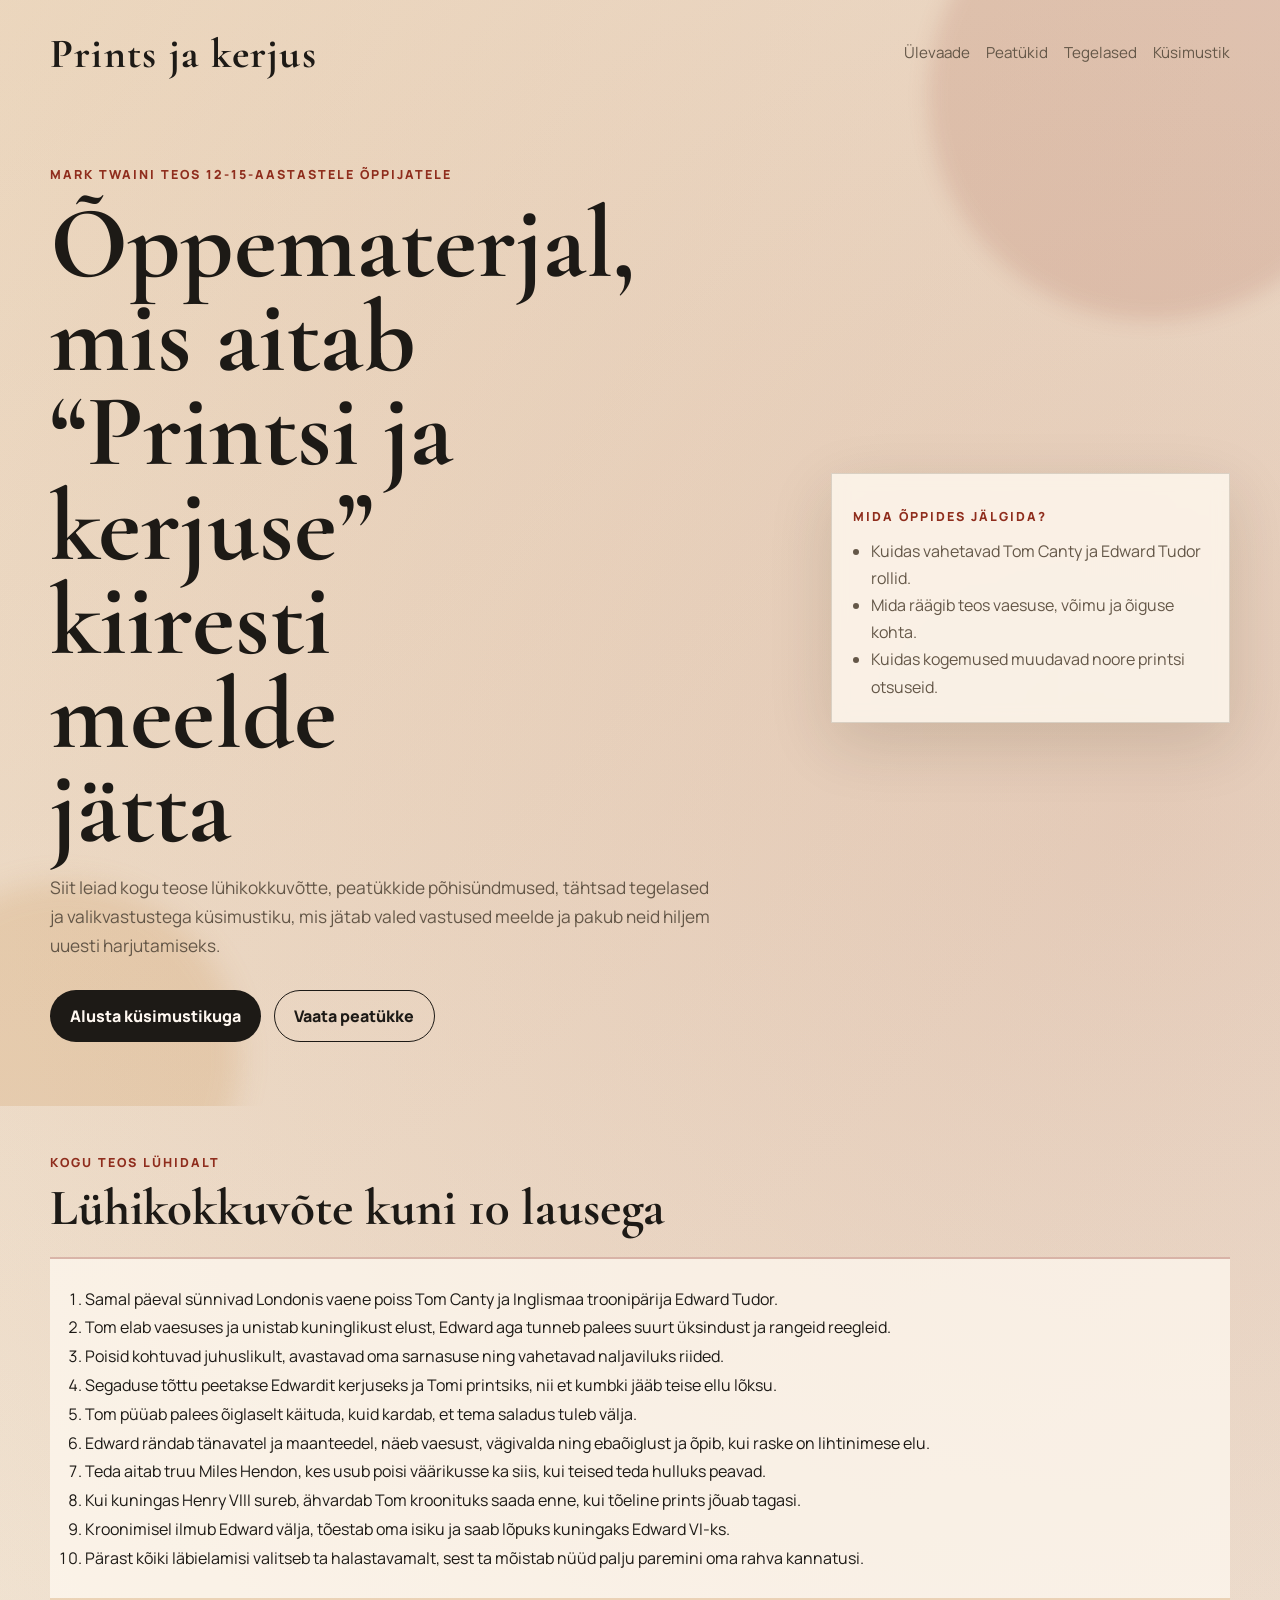
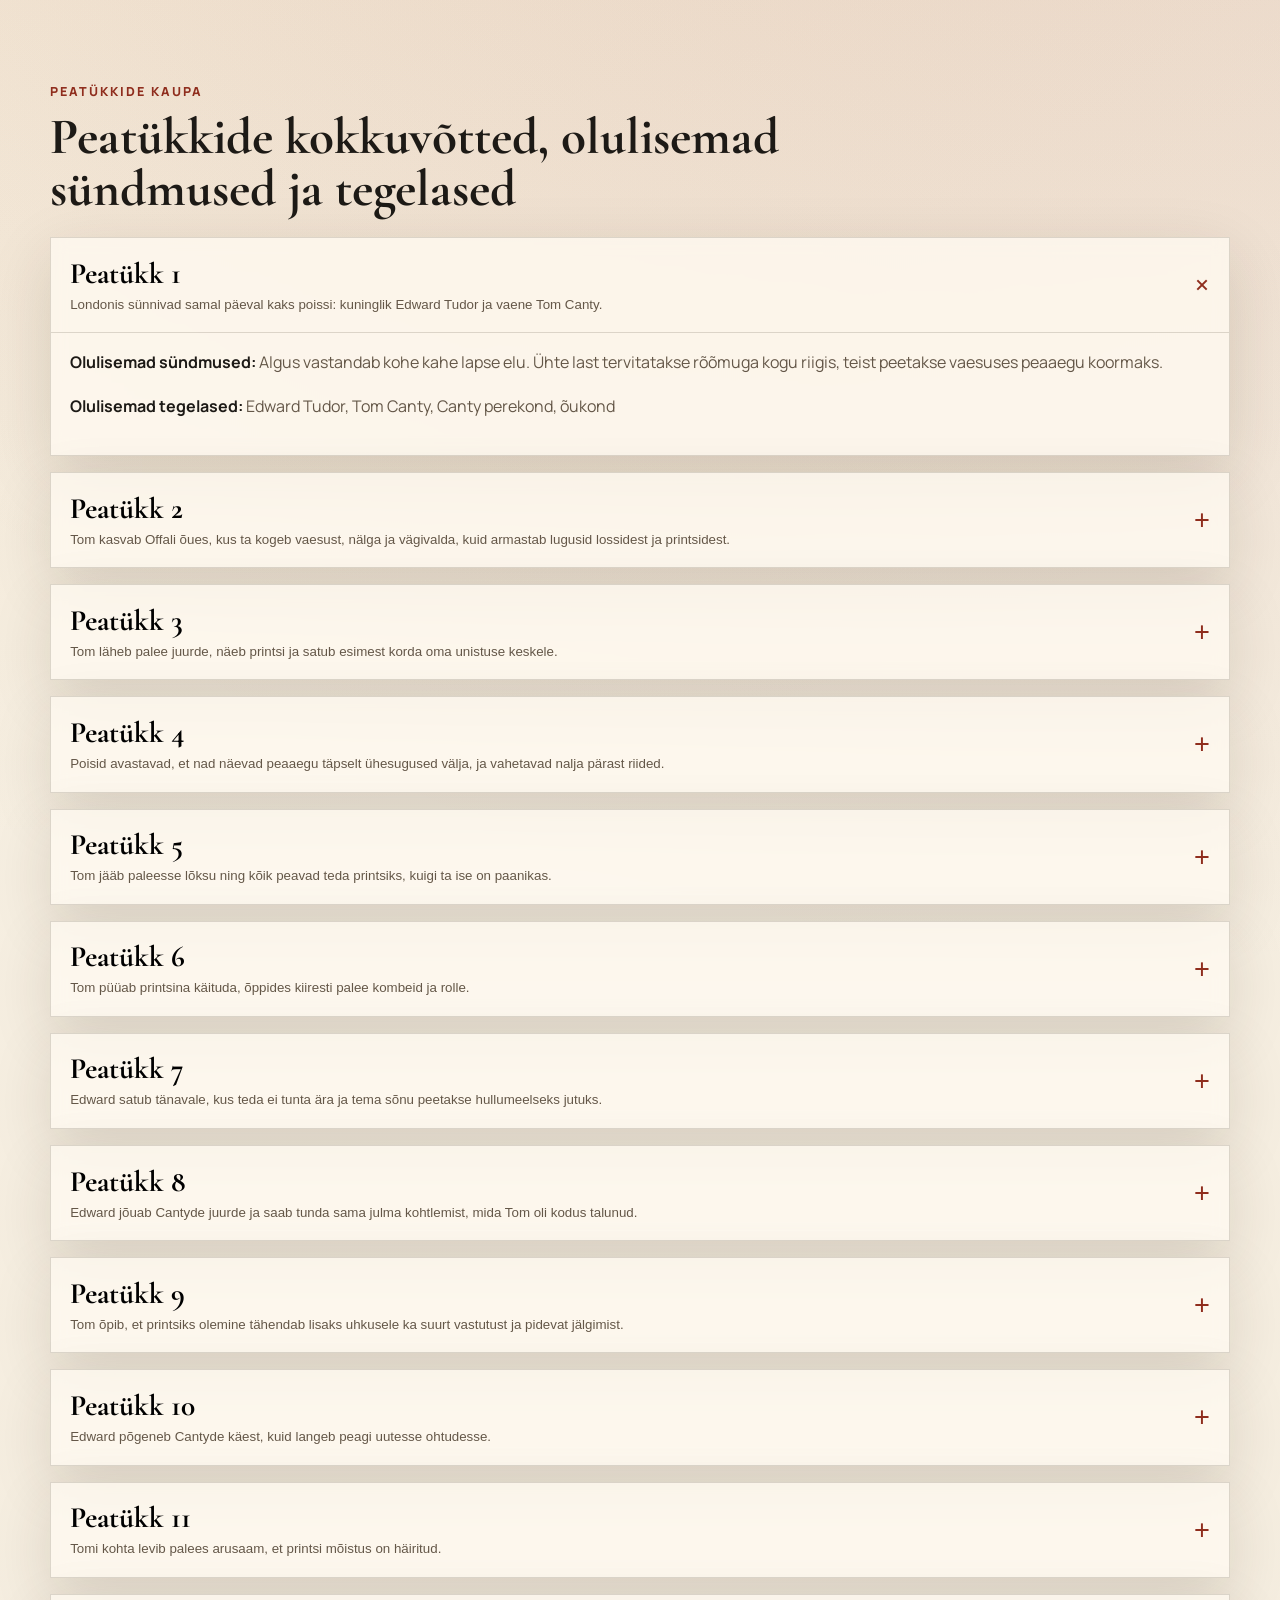
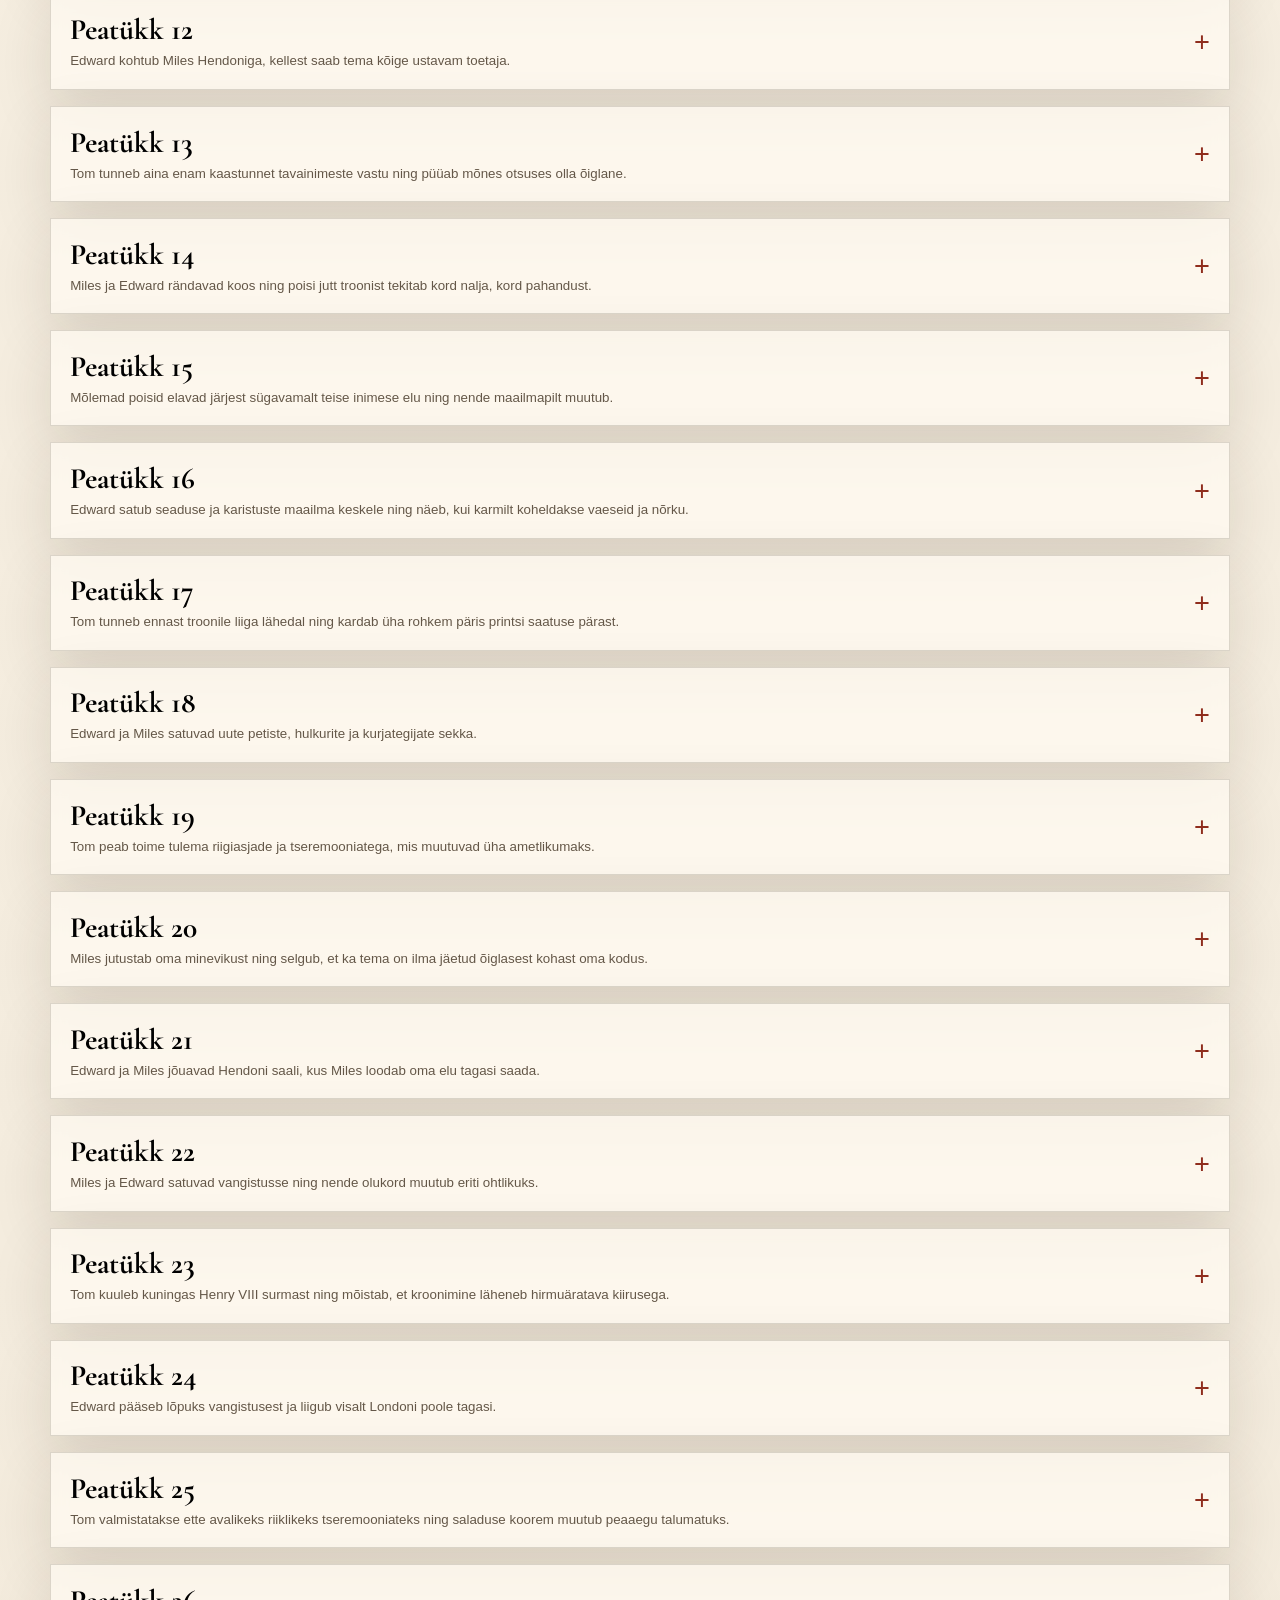
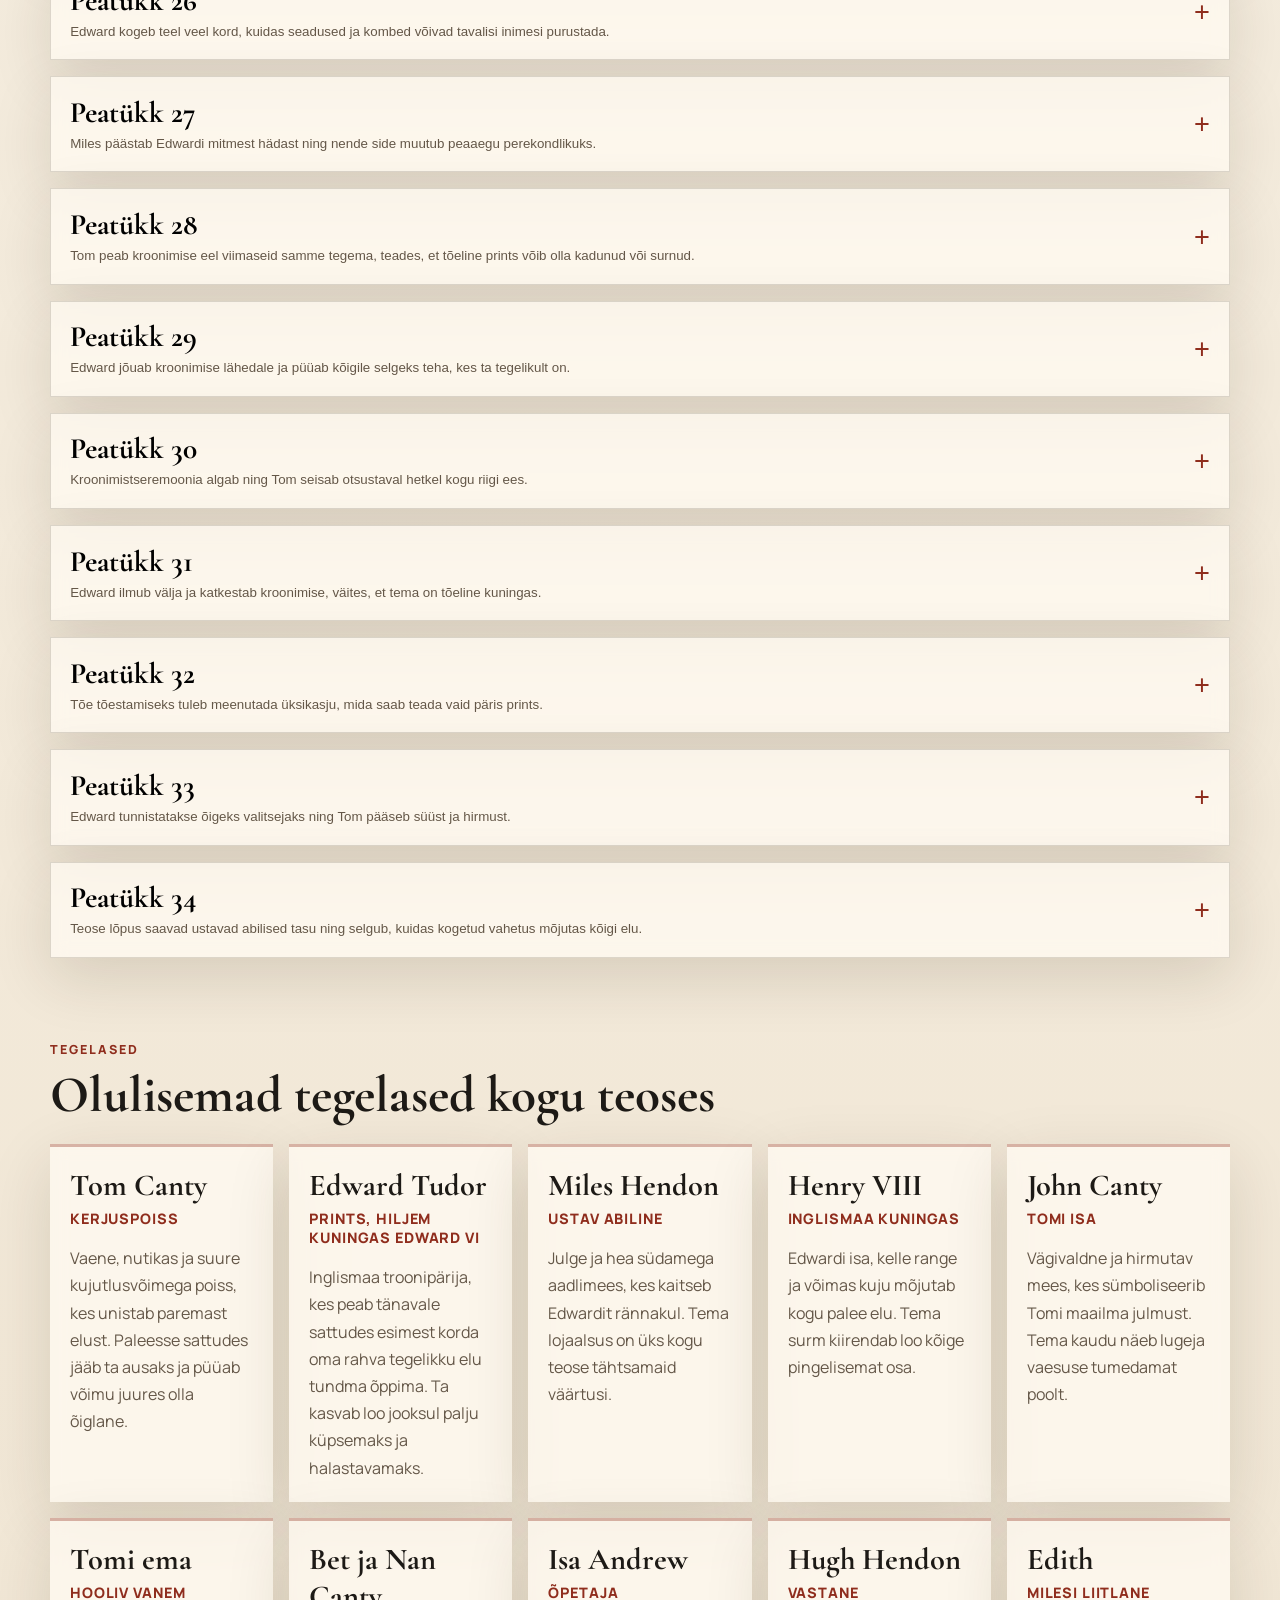
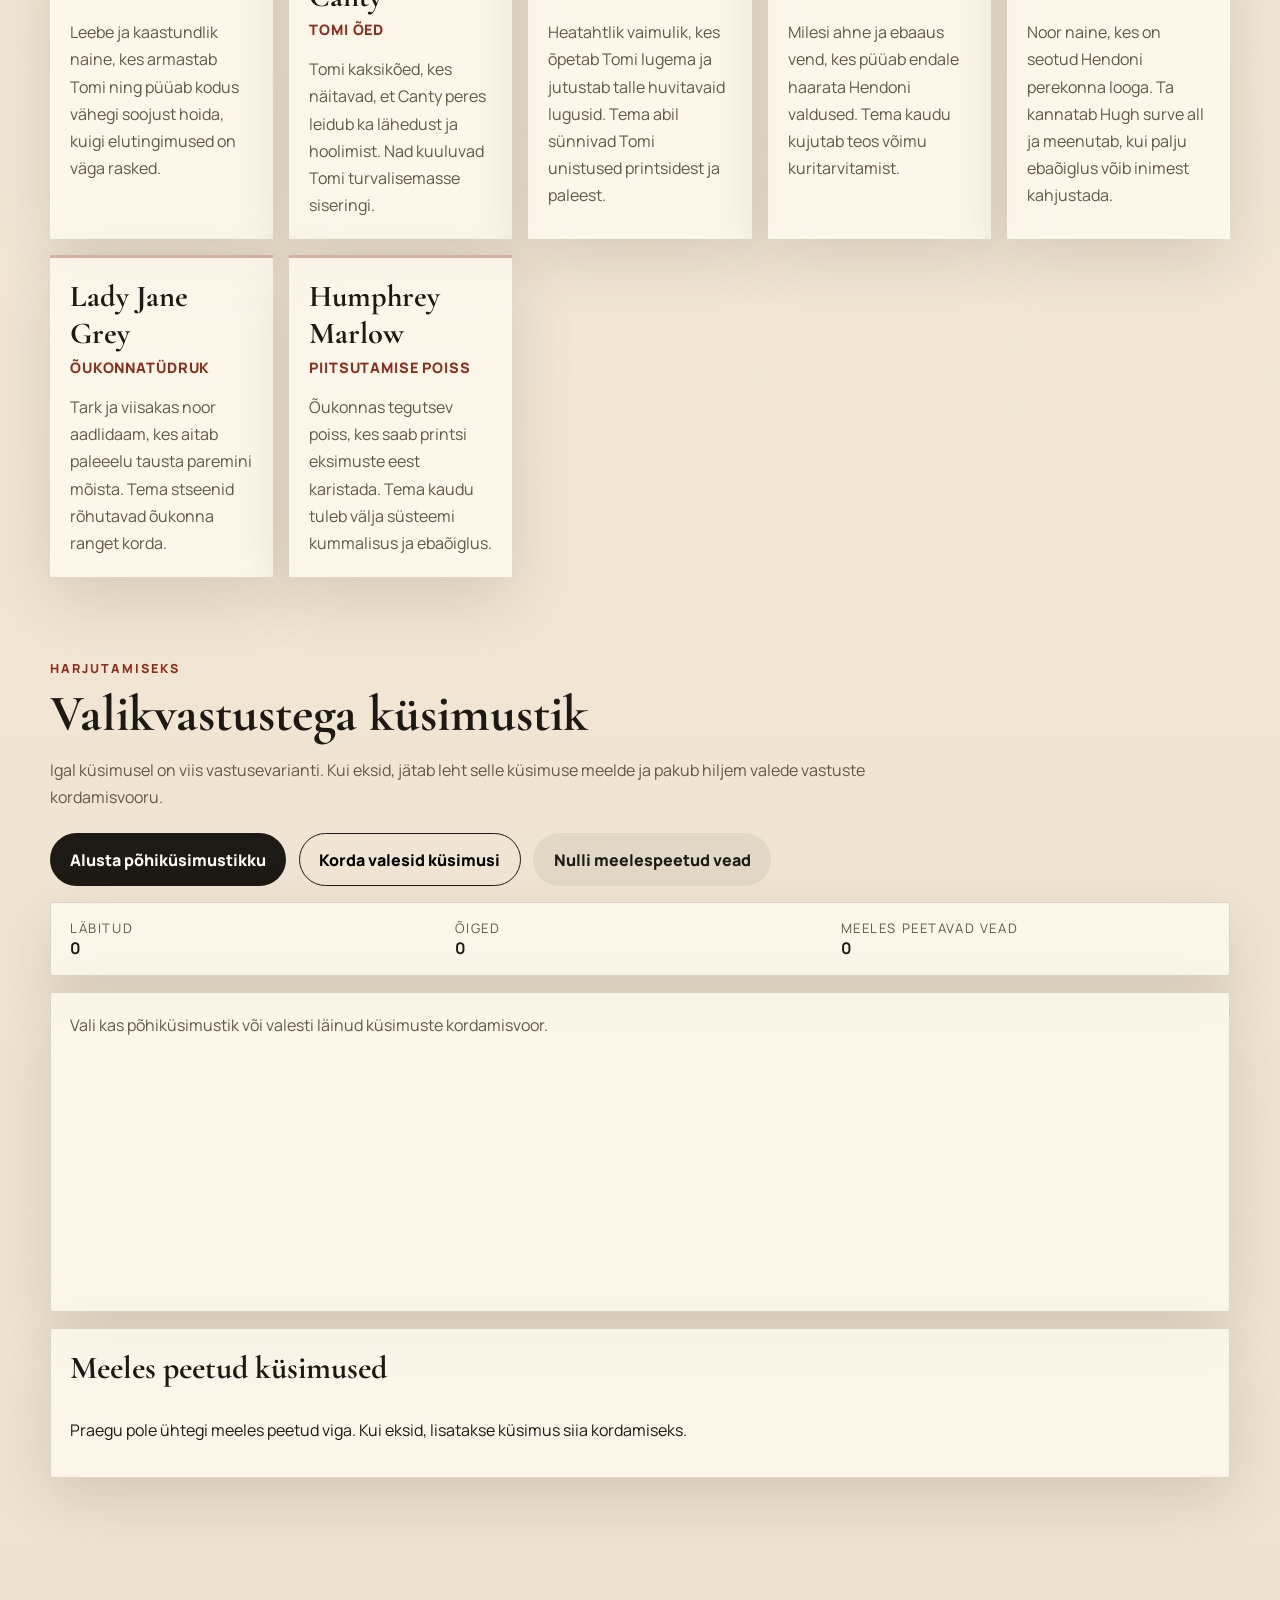
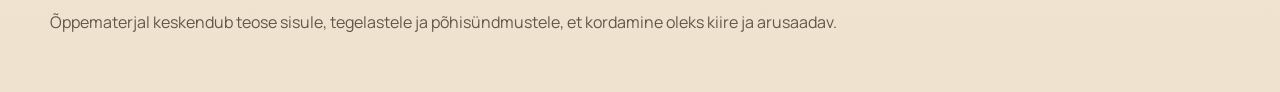
==== prints-ja-kerjus/index.html @ 6e46efc0 "initial" ====
<!DOCTYPE html>
<html lang="et">
  <head>
    <meta charset="UTF-8" />
    <meta name="viewport" content="width=device-width, initial-scale=1.0" />
    <title>Prints ja kerjus | Õppematerjal</title>
    <link rel="preconnect" href="https://fonts.googleapis.com" />
    <link rel="preconnect" href="https://fonts.gstatic.com" crossorigin />
    <link
      href="https://fonts.googleapis.com/css2?family=Cormorant+Garamond:wght@500;600;700&family=Manrope:wght@400;500;700;800&display=swap"
      rel="stylesheet"
    />
    <link rel="stylesheet" href="styles.css" />
  </head>
  <body>
    <header class="hero" id="top">
      <nav class="topbar">
        <a class="brand" href="#top">Prints ja kerjus</a>
        <div class="nav-links">
          <a href="#ylevaade">Ülevaade</a>
          <a href="#peatykid">Peatükid</a>
          <a href="#tegelased">Tegelased</a>
          <a href="#kysimustik">Küsimustik</a>
        </div>
      </nav>

      <div class="hero-inner">
        <div class="hero-copy">
          <p class="eyebrow">Mark Twaini teos 12-15-aastastele õppijatele</p>
          <h1>Õppematerjal, mis aitab “Printsi ja kerjuse” kiiresti meelde jätta</h1>
          <p class="lead">
            Siit leiad kogu teose lühikokkuvõtte, peatükkide põhisündmused,
            tähtsad tegelased ja valikvastustega küsimustiku, mis jätab valed
            vastused meelde ja pakub neid hiljem uuesti harjutamiseks.
          </p>
          <div class="hero-actions">
            <a class="button primary" href="#kysimustik">Alusta küsimustikuga</a>
            <a class="button secondary" href="#peatykid">Vaata peatükke</a>
          </div>
        </div>

        <aside class="hero-note">
          <p class="note-label">Mida õppides jälgida?</p>
          <ul>
            <li>Kuidas vahetavad Tom Canty ja Edward Tudor rollid.</li>
            <li>Mida räägib teos vaesuse, võimu ja õiguse kohta.</li>
            <li>Kuidas kogemused muudavad noore printsi otsuseid.</li>
          </ul>
        </aside>
      </div>
    </header>

    <main>
      <section class="section overview" id="ylevaade">
        <div class="section-heading">
          <p class="section-kicker">Kogu teos lühidalt</p>
          <h2>Lühikokkuvõte kuni 10 lausega</h2>
        </div>
        <ol class="summary-list">
          <li>Samal päeval sünnivad Londonis vaene poiss Tom Canty ja Inglismaa troonipärija Edward Tudor.</li>
          <li>Tom elab vaesuses ja unistab kuninglikust elust, Edward aga tunneb palees suurt üksindust ja rangeid reegleid.</li>
          <li>Poisid kohtuvad juhuslikult, avastavad oma sarnasuse ning vahetavad naljaviluks riided.</li>
          <li>Segaduse tõttu peetakse Edwardit kerjuseks ja Tomi printsiks, nii et kumbki jääb teise ellu lõksu.</li>
          <li>Tom püüab palees õiglaselt käituda, kuid kardab, et tema saladus tuleb välja.</li>
          <li>Edward rändab tänavatel ja maanteedel, näeb vaesust, vägivalda ning ebaõiglust ja õpib, kui raske on lihtinimese elu.</li>
          <li>Teda aitab truu Miles Hendon, kes usub poisi väärikusse ka siis, kui teised teda hulluks peavad.</li>
          <li>Kui kuningas Henry VIII sureb, ähvardab Tom kroonituks saada enne, kui tõeline prints jõuab tagasi.</li>
          <li>Kroonimisel ilmub Edward välja, tõestab oma isiku ja saab lõpuks kuningaks Edward VI-ks.</li>
          <li>Pärast kõiki läbielamisi valitseb ta halastavamalt, sest ta mõistab nüüd palju paremini oma rahva kannatusi.</li>
        </ol>
      </section>

      <section class="section chapters" id="peatykid">
        <div class="section-heading">
          <p class="section-kicker">Peatükkide kaupa</p>
          <h2>Peatükkide kokkuvõtted, olulisemad sündmused ja tegelased</h2>
        </div>
        <div id="chapter-list" class="chapter-list"></div>
      </section>

      <section class="section characters" id="tegelased">
        <div class="section-heading">
          <p class="section-kicker">Tegelased</p>
          <h2>Olulisemad tegelased kogu teoses</h2>
        </div>
        <div id="character-grid" class="character-grid"></div>
      </section>

      <section class="section quiz" id="kysimustik">
        <div class="section-heading">
          <p class="section-kicker">Harjutamiseks</p>
          <h2>Valikvastustega küsimustik</h2>
          <p class="section-text">
            Igal küsimusel on viis vastusevarianti. Kui eksid, jätab leht selle
            küsimuse meelde ja pakub hiljem valede vastuste kordamisvooru.
          </p>
        </div>

        <div class="quiz-toolbar">
          <button class="button primary" id="start-quiz">Alusta põhiküsimustikku</button>
          <button class="button secondary" id="start-review">Korda valesid küsimusi</button>
          <button class="button ghost" id="reset-progress">Nulli meelespeetud vead</button>
        </div>

        <div class="quiz-stats" id="quiz-stats">
          <div><span class="stat-label">Läbitud</span><strong id="answered-count">0</strong></div>
          <div><span class="stat-label">Õiged</span><strong id="correct-count">0</strong></div>
          <div><span class="stat-label">Meeles peetavad vead</span><strong id="missed-count">0</strong></div>
        </div>

        <div class="quiz-shell" id="quiz-shell">
          <div class="quiz-empty" id="quiz-empty">
            Vali kas põhiküsimustik või valesti läinud küsimuste kordamisvoor.
          </div>
        </div>

        <div class="missed-panel">
          <h3>Meeles peetud küsimused</h3>
          <p id="missed-summary">
            Kui vastad valesti, ilmuvad küsimused siia ning saad neid hiljem uuesti harjutada.
          </p>
          <div id="missed-list" class="missed-list"></div>
        </div>
      </section>
    </main>

    <footer class="footer">
      <p>
        Õppematerjal keskendub teose sisule, tegelastele ja põhisündmustele, et kordamine oleks kiire ja arusaadav.
      </p>
    </footer>

    <script src="script.js"></script>
  </body>
</html>
---- prints-ja-kerjus/styles.css ----
:root {
  --bg: #f5efe3;
  --bg-soft: #efe4d0;
  --ink: #1d1a16;
  --muted: #645748;
  --line: rgba(53, 39, 19, 0.16);
  --accent: #8f2d1d;
  --accent-2: #c17a2c;
  --panel: rgba(255, 250, 241, 0.78);
  --shadow: 0 20px 60px rgba(50, 35, 12, 0.14);
}

* {
  box-sizing: border-box;
}

html {
  scroll-behavior: smooth;
}

body {
  margin: 0;
  font-family: "Manrope", sans-serif;
  color: var(--ink);
  background:
    radial-gradient(circle at top left, rgba(193, 122, 44, 0.18), transparent 30%),
    radial-gradient(circle at 90% 10%, rgba(143, 45, 29, 0.16), transparent 24%),
    linear-gradient(180deg, #f8f1e4 0%, #f4ecde 55%, #efe3cf 100%);
}

a {
  color: inherit;
  text-decoration: none;
}

.hero {
  min-height: 100vh;
  padding: 1.4rem clamp(1.1rem, 2vw, 2rem) 3rem;
  display: flex;
  flex-direction: column;
  position: relative;
  overflow: hidden;
}

.hero::before,
.hero::after {
  content: "";
  position: absolute;
  border-radius: 50%;
  pointer-events: none;
}

.hero::before {
  width: 28rem;
  height: 28rem;
  top: -8rem;
  right: -6rem;
  background: rgba(143, 45, 29, 0.12);
  filter: blur(10px);
}

.hero::after {
  width: 22rem;
  height: 22rem;
  left: -7rem;
  bottom: -8rem;
  background: rgba(193, 122, 44, 0.16);
  filter: blur(14px);
}

.topbar,
.hero-inner,
.section,
.footer {
  width: min(1180px, 100%);
  margin: 0 auto;
  position: relative;
  z-index: 1;
}

.topbar {
  display: flex;
  justify-content: space-between;
  align-items: center;
  gap: 1rem;
  padding: 0.4rem 0 1.2rem;
}

.brand {
  font-family: "Cormorant Garamond", serif;
  font-size: clamp(2rem, 4vw, 2.6rem);
  font-weight: 700;
  letter-spacing: 0.03em;
}

.nav-links {
  display: flex;
  gap: 1rem;
  flex-wrap: wrap;
  font-size: 0.95rem;
  color: var(--muted);
}

.nav-links a {
  padding-bottom: 0.15rem;
  border-bottom: 1px solid transparent;
}

.nav-links a:hover,
.nav-links a:focus-visible {
  border-color: currentColor;
}

.hero-inner {
  display: grid;
  grid-template-columns: minmax(0, 1.5fr) minmax(280px, 0.8fr);
  gap: 2rem;
  align-items: end;
  flex: 1;
  padding: 3.5rem 0 1rem;
}

.eyebrow,
.section-kicker,
.note-label {
  text-transform: uppercase;
  letter-spacing: 0.16em;
  font-size: 0.78rem;
  font-weight: 800;
  color: var(--accent);
}

.hero h1,
.section-heading h2,
.chapter-title,
.character-name,
.quiz-question {
  font-family: "Cormorant Garamond", serif;
}

.hero h1 {
  max-width: 10ch;
  margin: 0.4rem 0 1rem;
  font-size: clamp(3.4rem, 8vw, 6.4rem);
  line-height: 0.92;
}

.lead {
  max-width: 60ch;
  font-size: 1.08rem;
  line-height: 1.7;
  color: var(--muted);
}

.hero-actions {
  display: flex;
  flex-wrap: wrap;
  gap: 0.8rem;
  margin-top: 1.8rem;
}

.button {
  border: 1px solid transparent;
  border-radius: 999px;
  padding: 0.9rem 1.2rem;
  font: inherit;
  font-weight: 800;
  cursor: pointer;
  transition: transform 180ms ease, background-color 180ms ease, border-color 180ms ease;
}

.button:hover,
.button:focus-visible {
  transform: translateY(-1px);
}

.button.primary {
  background: var(--ink);
  color: #fff8f1;
}

.button.secondary {
  background: transparent;
  border-color: var(--ink);
}

.button.ghost {
  background: rgba(29, 26, 22, 0.06);
  color: var(--ink);
}

.hero-note,
.quiz-shell,
.missed-panel,
.quiz-stats,
.chapter-item,
.character-item {
  backdrop-filter: blur(8px);
  background: var(--panel);
  box-shadow: var(--shadow);
}

.hero-note {
  padding: 1.35rem;
  border: 1px solid var(--line);
  align-self: center;
}

.hero-note ul {
  margin: 0.8rem 0 0;
  padding-left: 1.1rem;
  line-height: 1.7;
  color: var(--muted);
}

main {
  padding-bottom: 5rem;
}

.section {
  padding: 2.2rem 0;
}

.section-heading {
  max-width: 54rem;
  margin-bottom: 1.4rem;
}

.section-heading h2 {
  margin: 0.25rem 0 0.55rem;
  font-size: clamp(2.2rem, 4vw, 3.3rem);
  line-height: 1;
}

.section-text {
  color: var(--muted);
  line-height: 1.7;
}

.summary-list {
  margin: 0;
  padding: 1.6rem 1.2rem 1.6rem 2.2rem;
  background: rgba(255, 250, 241, 0.72);
  border-top: 2px solid rgba(143, 45, 29, 0.3);
  border-bottom: 2px solid rgba(193, 122, 44, 0.26);
  line-height: 1.8;
}

.chapter-list {
  display: grid;
  gap: 1rem;
}

.chapter-item {
  border: 1px solid var(--line);
  overflow: hidden;
}

.chapter-toggle {
  width: 100%;
  background: none;
  border: 0;
  padding: 1.1rem 1.2rem;
  text-align: left;
  cursor: pointer;
  display: flex;
  align-items: center;
  justify-content: space-between;
  gap: 1rem;
}

.chapter-toggle-text {
  display: grid;
  gap: 0.25rem;
}

.chapter-title {
  font-size: 1.85rem;
  font-weight: 700;
}

.chapter-brief {
  color: var(--muted);
  line-height: 1.5;
}

.chapter-symbol {
  font-size: 1.7rem;
  color: var(--accent);
  transition: transform 180ms ease;
}

.chapter-item.open .chapter-symbol {
  transform: rotate(45deg);
}

.chapter-panel {
  display: none;
  padding: 0 1.2rem 1.2rem;
  border-top: 1px solid var(--line);
}

.chapter-item.open .chapter-panel {
  display: block;
}

.chapter-panel p {
  line-height: 1.7;
  color: var(--muted);
}

.chapter-panel strong {
  color: var(--ink);
}

.character-grid {
  display: grid;
  grid-template-columns: repeat(auto-fit, minmax(220px, 1fr));
  gap: 1rem;
}

.character-item {
  padding: 1.25rem;
  border-top: 3px solid rgba(143, 45, 29, 0.34);
}

.character-name {
  margin: 0;
  font-size: 1.9rem;
}

.character-role {
  display: inline-block;
  margin-top: 0.35rem;
  font-size: 0.9rem;
  font-weight: 800;
  letter-spacing: 0.06em;
  text-transform: uppercase;
  color: var(--accent);
}

.character-item p {
  margin-bottom: 0;
  color: var(--muted);
  line-height: 1.7;
}

.quiz-toolbar {
  display: flex;
  flex-wrap: wrap;
  gap: 0.8rem;
  margin-bottom: 1rem;
}

.quiz-stats {
  display: grid;
  grid-template-columns: repeat(3, minmax(0, 1fr));
  gap: 1rem;
  padding: 1rem 1.2rem;
  border: 1px solid var(--line);
  margin-bottom: 1rem;
}

.stat-label {
  display: block;
  font-size: 0.82rem;
  text-transform: uppercase;
  letter-spacing: 0.12em;
  color: var(--muted);
}

.quiz-shell {
  min-height: 20rem;
  padding: 1.2rem;
  border: 1px solid var(--line);
}

.quiz-empty {
  color: var(--muted);
  line-height: 1.7;
}

.quiz-meta {
  display: flex;
  justify-content: space-between;
  gap: 1rem;
  margin-bottom: 1rem;
  color: var(--muted);
  font-size: 0.95rem;
}

.quiz-question {
  margin: 0 0 1rem;
  font-size: clamp(2rem, 4vw, 2.8rem);
  line-height: 1;
}

.options {
  display: grid;
  gap: 0.75rem;
}

.option {
  width: 100%;
  padding: 0.95rem 1rem;
  background: rgba(255, 255, 255, 0.66);
  border: 1px solid var(--line);
  text-align: left;
  font: inherit;
  cursor: pointer;
}

.option:hover,
.option:focus-visible {
  border-color: var(--accent);
}

.option.correct {
  background: rgba(66, 131, 91, 0.16);
  border-color: rgba(66, 131, 91, 0.5);
}

.option.wrong {
  background: rgba(143, 45, 29, 0.12);
  border-color: rgba(143, 45, 29, 0.4);
}

.feedback {
  margin-top: 1rem;
  padding: 0.95rem 1rem;
  border-left: 4px solid var(--accent-2);
  background: rgba(255, 247, 233, 0.82);
  line-height: 1.7;
  color: var(--muted);
}

.quiz-controls {
  margin-top: 1rem;
}

.missed-panel {
  margin-top: 1rem;
  padding: 1.2rem;
  border: 1px solid var(--line);
}

.missed-panel h3 {
  margin-top: 0;
  font-family: "Cormorant Garamond", serif;
  font-size: 2rem;
}

.missed-list {
  display: grid;
  gap: 0.75rem;
}

.missed-item {
  padding: 0.9rem 1rem;
  border: 1px solid var(--line);
  background: rgba(255, 255, 255, 0.5);
}

.missed-item strong {
  display: block;
  margin-bottom: 0.25rem;
}

.footer {
  padding: 0 0 2.5rem;
  color: var(--muted);
  line-height: 1.7;
}

.reveal {
  opacity: 0;
  transform: translateY(20px);
  animation: rise 680ms ease forwards;
}

@keyframes rise {
  to {
    opacity: 1;
    transform: translateY(0);
  }
}

@media (max-width: 820px) {
  .topbar {
    flex-direction: column;
    align-items: flex-start;
  }

  .hero {
    min-height: auto;
  }

  .hero-inner,
  .quiz-stats {
    grid-template-columns: 1fr;
  }

  .hero-inner {
    padding-top: 2rem;
  }

  .hero h1 {
    max-width: 12ch;
  }
}

@media (prefers-reduced-motion: reduce) {
  html {
    scroll-behavior: auto;
  }

  *,
  *::before,
  *::after {
    animation: none !important;
    transition: none !important;
  }
}
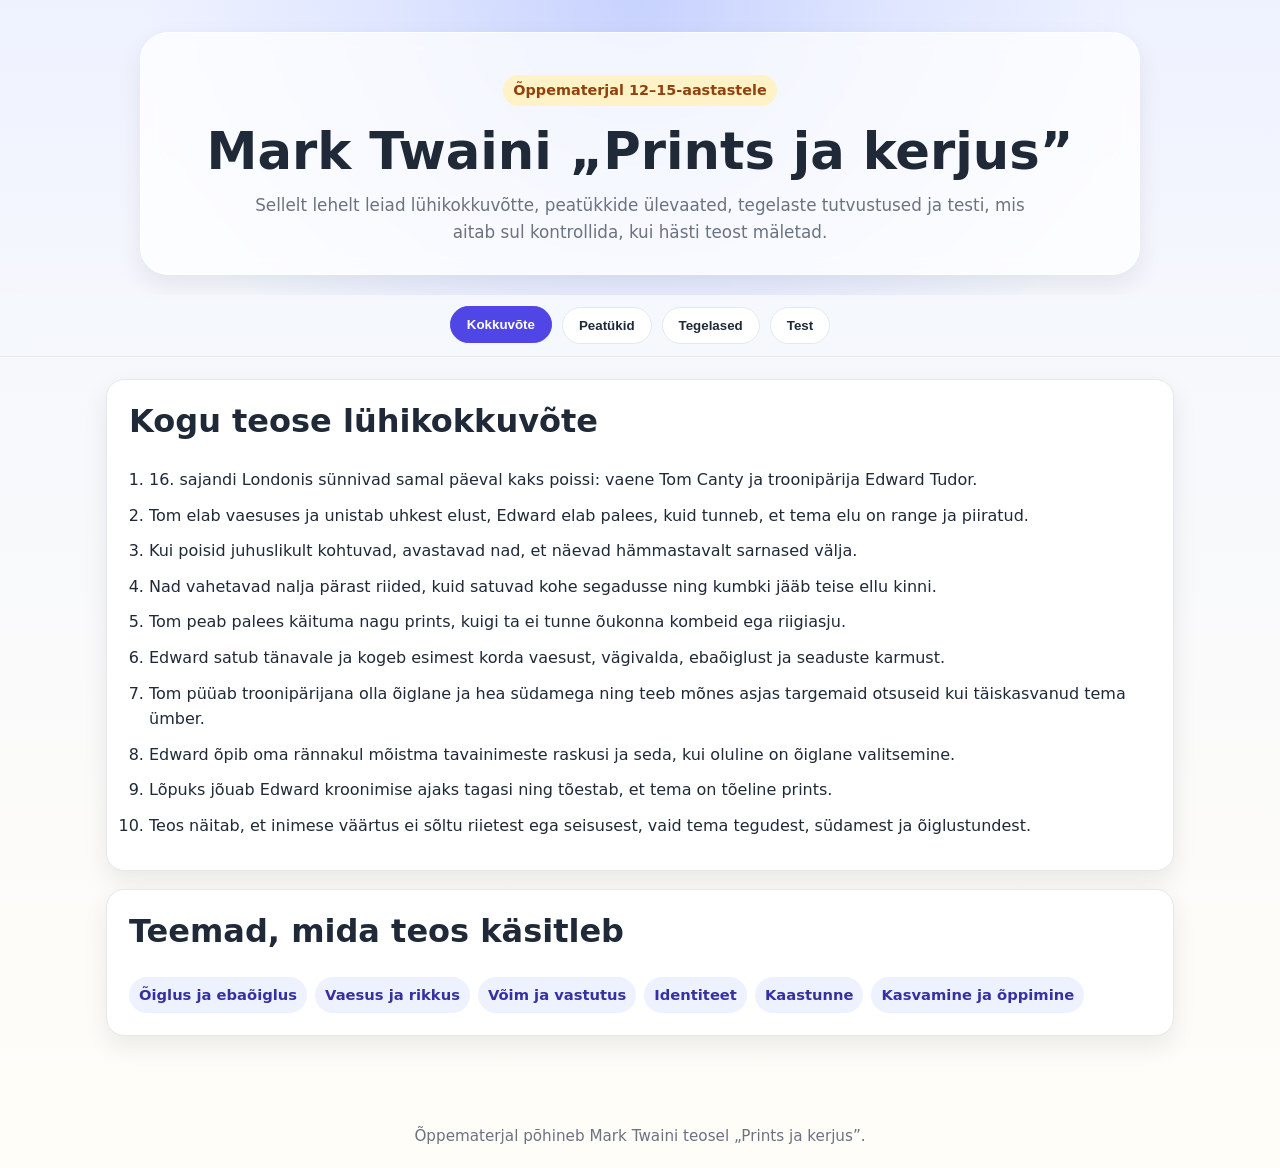
==== commit f04f8962: "- add table of contents - correct prints ja kerjus" ====
--- a/prints-ja-kerjus/index.html
+++ b/prints-ja-kerjus/index.html
@@ -1,135 +1,776 @@
 <!DOCTYPE html>
 <html lang="et">
-  <head>
-    <meta charset="UTF-8" />
-    <meta name="viewport" content="width=device-width, initial-scale=1.0" />
-    <title>Prints ja kerjus | Õppematerjal</title>
-    <link rel="preconnect" href="https://fonts.googleapis.com" />
-    <link rel="preconnect" href="https://fonts.gstatic.com" crossorigin />
-    <link
-      href="https://fonts.googleapis.com/css2?family=Cormorant+Garamond:wght@500;600;700&family=Manrope:wght@400;500;700;800&display=swap"
-      rel="stylesheet"
-    />
-    <link rel="stylesheet" href="styles.css" />
-  </head>
-  <body>
-    <header class="hero" id="top">
-      <nav class="topbar">
-        <a class="brand" href="#top">Prints ja kerjus</a>
-        <div class="nav-links">
-          <a href="#ylevaade">Ülevaade</a>
-          <a href="#peatykid">Peatükid</a>
-          <a href="#tegelased">Tegelased</a>
-          <a href="#kysimustik">Küsimustik</a>
-        </div>
-      </nav>
-
-      <div class="hero-inner">
-        <div class="hero-copy">
-          <p class="eyebrow">Mark Twaini teos 12-15-aastastele õppijatele</p>
-          <h1>Õppematerjal, mis aitab “Printsi ja kerjuse” kiiresti meelde jätta</h1>
-          <p class="lead">
-            Siit leiad kogu teose lühikokkuvõtte, peatükkide põhisündmused,
-            tähtsad tegelased ja valikvastustega küsimustiku, mis jätab valed
-            vastused meelde ja pakub neid hiljem uuesti harjutamiseks.
-          </p>
-          <div class="hero-actions">
-            <a class="button primary" href="#kysimustik">Alusta küsimustikuga</a>
-            <a class="button secondary" href="#peatykid">Vaata peatükke</a>
-          </div>
-        </div>
-
-        <aside class="hero-note">
-          <p class="note-label">Mida õppides jälgida?</p>
-          <ul>
-            <li>Kuidas vahetavad Tom Canty ja Edward Tudor rollid.</li>
-            <li>Mida räägib teos vaesuse, võimu ja õiguse kohta.</li>
-            <li>Kuidas kogemused muudavad noore printsi otsuseid.</li>
-          </ul>
-        </aside>
-      </div>
-    </header>
-
-    <main>
-      <section class="section overview" id="ylevaade">
-        <div class="section-heading">
-          <p class="section-kicker">Kogu teos lühidalt</p>
-          <h2>Lühikokkuvõte kuni 10 lausega</h2>
-        </div>
+<head>
+  <meta charset="UTF-8" />
+  <meta name="viewport" content="width=device-width, initial-scale=1.0" />
+  <title>Prints ja kerjus – õppematerjal</title>
+  <style>
+    :root {
+      --bg: #f6f8fc;
+      --card: #ffffff;
+      --text: #1f2937;
+      --muted: #6b7280;
+      --primary: #4f46e5;
+      --primary-2: #6366f1;
+      --accent: #f59e0b;
+      --good: #15803d;
+      --bad: #b91c1c;
+      --border: #e5e7eb;
+      --shadow: 0 10px 25px rgba(15, 23, 42, 0.08);
+      --radius: 18px;
+    }
+
+    * { box-sizing: border-box; }
+
+    body {
+      margin: 0;
+      font-family: Inter, system-ui, -apple-system, BlinkMacSystemFont, "Segoe UI", sans-serif;
+      background: linear-gradient(180deg, #eef2ff 0%, var(--bg) 30%, #fffdf7 100%);
+      color: var(--text);
+      line-height: 1.6;
+    }
+
+    header {
+      padding: 32px 20px 20px;
+      text-align: center;
+      background: radial-gradient(circle at top, #c7d2fe 0%, rgba(199,210,254,0.4) 35%, transparent 70%);
+    }
+
+    .hero {
+      max-width: 1000px;
+      margin: 0 auto;
+      background: rgba(255,255,255,0.75);
+      backdrop-filter: blur(10px);
+      border: 1px solid rgba(255,255,255,0.7);
+      border-radius: 28px;
+      padding: 28px;
+      box-shadow: var(--shadow);
+    }
+
+    h1, h2, h3 { line-height: 1.2; }
+    h1 { margin: 0 0 10px; font-size: clamp(2rem, 4vw, 3.2rem); }
+    h2 { margin-top: 0; font-size: clamp(1.4rem, 2.6vw, 2rem); }
+    h3 { margin-top: 0; }
+
+    .subtitle {
+      margin: 0 auto;
+      max-width: 800px;
+      color: var(--muted);
+      font-size: 1.05rem;
+    }
+
+    nav {
+      position: sticky;
+      top: 0;
+      z-index: 10;
+      background: rgba(246,248,252,0.9);
+      backdrop-filter: blur(10px);
+      border-bottom: 1px solid var(--border);
+    }
+
+    .nav-wrap {
+      max-width: 1100px;
+      margin: 0 auto;
+      padding: 12px 16px;
+      display: flex;
+      gap: 10px;
+      flex-wrap: wrap;
+      justify-content: center;
+    }
+
+    .nav-btn {
+      border: none;
+      background: white;
+      color: var(--text);
+      padding: 10px 16px;
+      border-radius: 999px;
+      cursor: pointer;
+      font-weight: 600;
+      border: 1px solid var(--border);
+      transition: 0.2s ease;
+    }
+
+    .nav-btn:hover,
+    .nav-btn.active {
+      background: var(--primary);
+      color: white;
+      transform: translateY(-1px);
+      border-color: var(--primary);
+    }
+
+    main {
+      max-width: 1100px;
+      margin: 0 auto;
+      padding: 22px 16px 50px;
+    }
+
+    .section {
+      display: none;
+      animation: fade 0.25s ease;
+    }
+
+    .section.active { display: block; }
+
+    @keyframes fade {
+      from { opacity: 0; transform: translateY(6px); }
+      to { opacity: 1; transform: translateY(0); }
+    }
+
+    .card {
+      background: var(--card);
+      border: 1px solid var(--border);
+      border-radius: var(--radius);
+      padding: 22px;
+      box-shadow: var(--shadow);
+      margin-bottom: 18px;
+    }
+
+    .summary-list {
+      padding-left: 20px;
+      margin: 14px 0 0;
+    }
+
+    .summary-list li { margin-bottom: 10px; }
+
+    .chapter-grid,
+    .characters-grid {
+      display: grid;
+      grid-template-columns: repeat(auto-fit, minmax(260px, 1fr));
+      gap: 16px;
+    }
+
+    .tag-list {
+      display: flex;
+      flex-wrap: wrap;
+      gap: 8px;
+      margin-top: 12px;
+    }
+
+    .tag {
+      display: inline-block;
+      padding: 6px 10px;
+      border-radius: 999px;
+      background: #eef2ff;
+      color: #3730a3;
+      font-size: 0.92rem;
+      font-weight: 600;
+    }
+
+    details {
+      border: 1px solid var(--border);
+      border-radius: 16px;
+      background: white;
+      padding: 14px 16px;
+      box-shadow: var(--shadow);
+    }
+
+    details + details { margin-top: 14px; }
+    summary {
+      cursor: pointer;
+      font-weight: 700;
+      font-size: 1.05rem;
+    }
+
+    .muted { color: var(--muted); }
+
+    .character-card {
+      position: relative;
+      overflow: hidden;
+    }
+
+    .character-card::before {
+      content: "";
+      position: absolute;
+      inset: 0 0 auto 0;
+      height: 5px;
+      background: linear-gradient(90deg, var(--primary), var(--accent));
+    }
+
+    .quiz-top {
+      display: grid;
+      grid-template-columns: repeat(auto-fit, minmax(180px, 1fr));
+      gap: 12px;
+      margin-bottom: 18px;
+    }
+
+    .stat {
+      background: white;
+      border: 1px solid var(--border);
+      border-radius: 16px;
+      padding: 14px;
+      box-shadow: var(--shadow);
+    }
+
+    .stat strong {
+      display: block;
+      font-size: 1.4rem;
+      color: var(--primary);
+    }
+
+    .progress-bar {
+      height: 12px;
+      background: #e5e7eb;
+      border-radius: 999px;
+      overflow: hidden;
+      margin: 12px 0 18px;
+    }
+
+    .progress-fill {
+      height: 100%;
+      width: 0%;
+      background: linear-gradient(90deg, var(--primary), var(--accent));
+      transition: width 0.3s ease;
+    }
+
+    .answers {
+      display: grid;
+      gap: 10px;
+      margin-top: 16px;
+    }
+
+    .answer-btn {
+      text-align: left;
+      width: 100%;
+      padding: 14px 16px;
+      border-radius: 14px;
+      border: 1px solid var(--border);
+      background: white;
+      cursor: pointer;
+      font-size: 1rem;
+      transition: 0.2s ease;
+    }
+
+    .answer-btn:hover:not(:disabled) {
+      border-color: var(--primary);
+      transform: translateY(-1px);
+    }
+
+    .answer-btn.correct {
+      background: #ecfdf5;
+      border-color: #86efac;
+      color: var(--good);
+      font-weight: 700;
+    }
+
+    .answer-btn.wrong {
+      background: #fef2f2;
+      border-color: #fca5a5;
+      color: var(--bad);
+      font-weight: 700;
+    }
+
+    .feedback {
+      margin-top: 16px;
+      padding: 14px 16px;
+      border-radius: 14px;
+      font-weight: 600;
+      display: none;
+    }
+
+    .feedback.good { display: block; background: #ecfdf5; color: var(--good); }
+    .feedback.bad { display: block; background: #fef2f2; color: var(--bad); }
+
+    .controls {
+      display: flex;
+      gap: 10px;
+      flex-wrap: wrap;
+      margin-top: 18px;
+    }
+
+    button.primary,
+    button.secondary {
+      border: none;
+      border-radius: 14px;
+      padding: 12px 16px;
+      font-size: 1rem;
+      font-weight: 700;
+      cursor: pointer;
+    }
+
+    button.primary { background: var(--primary); color: white; }
+    button.secondary { background: #e5e7eb; color: var(--text); }
+
+    .results-list li { margin-bottom: 10px; }
+
+    .pill {
+      display: inline-block;
+      padding: 4px 10px;
+      border-radius: 999px;
+      background: #fef3c7;
+      color: #92400e;
+      font-weight: 700;
+      font-size: 0.9rem;
+    }
+
+    footer {
+      text-align: center;
+      padding: 20px;
+      color: var(--muted);
+      font-size: 0.95rem;
+    }
+
+    @media (max-width: 640px) {
+      .hero { padding: 20px; }
+      .card { padding: 18px; }
+    }
+  </style>
+</head>
+<body>
+  <header>
+    <div class="hero">
+      <p class="pill">Õppematerjal 12–15-aastastele</p>
+      <h1>Mark Twaini „Prints ja kerjus”</h1>
+      <p class="subtitle">
+        Sellelt lehelt leiad lühikokkuvõtte, peatükkide ülevaated, tegelaste tutvustused ja testi,
+        mis aitab sul kontrollida, kui hästi teost mäletad.
+      </p>
+    </div>
+  </header>
+
+  <nav>
+    <div class="nav-wrap">
+      <button class="nav-btn active" data-target="kokkuvote">Kokkuvõte</button>
+      <button class="nav-btn" data-target="peatykid">Peatükid</button>
+      <button class="nav-btn" data-target="tegelased">Tegelased</button>
+      <button class="nav-btn" data-target="test">Test</button>
+    </div>
+  </nav>
+
+  <main>
+    <section id="kokkuvote" class="section active">
+      <div class="card">
+        <h2>Kogu teose lühikokkuvõte</h2>
         <ol class="summary-list">
-          <li>Samal päeval sünnivad Londonis vaene poiss Tom Canty ja Inglismaa troonipärija Edward Tudor.</li>
-          <li>Tom elab vaesuses ja unistab kuninglikust elust, Edward aga tunneb palees suurt üksindust ja rangeid reegleid.</li>
-          <li>Poisid kohtuvad juhuslikult, avastavad oma sarnasuse ning vahetavad naljaviluks riided.</li>
-          <li>Segaduse tõttu peetakse Edwardit kerjuseks ja Tomi printsiks, nii et kumbki jääb teise ellu lõksu.</li>
-          <li>Tom püüab palees õiglaselt käituda, kuid kardab, et tema saladus tuleb välja.</li>
-          <li>Edward rändab tänavatel ja maanteedel, näeb vaesust, vägivalda ning ebaõiglust ja õpib, kui raske on lihtinimese elu.</li>
-          <li>Teda aitab truu Miles Hendon, kes usub poisi väärikusse ka siis, kui teised teda hulluks peavad.</li>
-          <li>Kui kuningas Henry VIII sureb, ähvardab Tom kroonituks saada enne, kui tõeline prints jõuab tagasi.</li>
-          <li>Kroonimisel ilmub Edward välja, tõestab oma isiku ja saab lõpuks kuningaks Edward VI-ks.</li>
-          <li>Pärast kõiki läbielamisi valitseb ta halastavamalt, sest ta mõistab nüüd palju paremini oma rahva kannatusi.</li>
+          <li>16. sajandi Londonis sünnivad samal päeval kaks poissi: vaene Tom Canty ja troonipärija Edward Tudor.</li>
+          <li>Tom elab vaesuses ja unistab uhkest elust, Edward elab palees, kuid tunneb, et tema elu on range ja piiratud.</li>
+          <li>Kui poisid juhuslikult kohtuvad, avastavad nad, et näevad hämmastavalt sarnased välja.</li>
+          <li>Nad vahetavad nalja pärast riided, kuid satuvad kohe segadusse ning kumbki jääb teise ellu kinni.</li>
+          <li>Tom peab palees käituma nagu prints, kuigi ta ei tunne õukonna kombeid ega riigiasju.</li>
+          <li>Edward satub tänavale ja kogeb esimest korda vaesust, vägivalda, ebaõiglust ja seaduste karmust.</li>
+          <li>Tom püüab troonipärijana olla õiglane ja hea südamega ning teeb mõnes asjas targemaid otsuseid kui täiskasvanud tema ümber.</li>
+          <li>Edward õpib oma rännakul mõistma tavainimeste raskusi ja seda, kui oluline on õiglane valitsemine.</li>
+          <li>Lõpuks jõuab Edward kroonimise ajaks tagasi ning tõestab, et tema on tõeline prints.</li>
+          <li>Teos näitab, et inimese väärtus ei sõltu riietest ega seisusest, vaid tema tegudest, südamest ja õiglustundest.</li>
         </ol>
-      </section>
-
-      <section class="section chapters" id="peatykid">
-        <div class="section-heading">
-          <p class="section-kicker">Peatükkide kaupa</p>
-          <h2>Peatükkide kokkuvõtted, olulisemad sündmused ja tegelased</h2>
-        </div>
-        <div id="chapter-list" class="chapter-list"></div>
-      </section>
-
-      <section class="section characters" id="tegelased">
-        <div class="section-heading">
-          <p class="section-kicker">Tegelased</p>
-          <h2>Olulisemad tegelased kogu teoses</h2>
-        </div>
-        <div id="character-grid" class="character-grid"></div>
-      </section>
-
-      <section class="section quiz" id="kysimustik">
-        <div class="section-heading">
-          <p class="section-kicker">Harjutamiseks</p>
-          <h2>Valikvastustega küsimustik</h2>
-          <p class="section-text">
-            Igal küsimusel on viis vastusevarianti. Kui eksid, jätab leht selle
-            küsimuse meelde ja pakub hiljem valede vastuste kordamisvooru.
-          </p>
-        </div>
-
-        <div class="quiz-toolbar">
-          <button class="button primary" id="start-quiz">Alusta põhiküsimustikku</button>
-          <button class="button secondary" id="start-review">Korda valesid küsimusi</button>
-          <button class="button ghost" id="reset-progress">Nulli meelespeetud vead</button>
-        </div>
-
-        <div class="quiz-stats" id="quiz-stats">
-          <div><span class="stat-label">Läbitud</span><strong id="answered-count">0</strong></div>
-          <div><span class="stat-label">Õiged</span><strong id="correct-count">0</strong></div>
-          <div><span class="stat-label">Meeles peetavad vead</span><strong id="missed-count">0</strong></div>
-        </div>
-
-        <div class="quiz-shell" id="quiz-shell">
-          <div class="quiz-empty" id="quiz-empty">
-            Vali kas põhiküsimustik või valesti läinud küsimuste kordamisvoor.
-          </div>
-        </div>
-
-        <div class="missed-panel">
-          <h3>Meeles peetud küsimused</h3>
-          <p id="missed-summary">
-            Kui vastad valesti, ilmuvad küsimused siia ning saad neid hiljem uuesti harjutada.
-          </p>
-          <div id="missed-list" class="missed-list"></div>
-        </div>
-      </section>
-    </main>
-
-    <footer class="footer">
-      <p>
-        Õppematerjal keskendub teose sisule, tegelastele ja põhisündmustele, et kordamine oleks kiire ja arusaadav.
-      </p>
-    </footer>
-
-    <script src="script.js"></script>
-  </body>
+      </div>
+
+      <div class="card">
+        <h2>Teemad, mida teos käsitleb</h2>
+        <div class="tag-list">
+          <span class="tag">Õiglus ja ebaõiglus</span>
+          <span class="tag">Vaesus ja rikkus</span>
+          <span class="tag">Võim ja vastutus</span>
+          <span class="tag">Identiteet</span>
+          <span class="tag">Kaastunne</span>
+          <span class="tag">Kasvamine ja õppimine</span>
+        </div>
+      </div>
+    </section>
+
+    <section id="peatykid" class="section">
+      <div class="card">
+        <h2>Peatükkide kokkuvõtted</h2>
+        <p class="muted">Ava peatükk, et näha lühikokkuvõtet, tähtsamaid sündmusi ja olulisi tegelasi.</p>
+      </div>
+
+      <details>
+        <summary>1. peatükk – Tomi sünd ja kodu</summary>
+        <p><strong>Lühikokkuvõte:</strong> Tutvustatakse Tom Cantyt, vaest poissi Offali õuest. Tema pere on karm ja elu raske, kuid Tom armastab lugusid ning unistab paremast maailmast.</p>
+        <p><strong>Olulisemad sündmused:</strong> Näidatakse Tomi kodu, vaesust ja seda, kuidas kujutlusvõime aitab tal raskusi taluda.</p>
+        <p><strong>Tegelased:</strong> Tom Canty, John Canty, vanaema, isa Andrew.</p>
+      </details>
+
+      <details>
+        <summary>2. peatükk – Edwardi sünd ja paleeelu</summary>
+        <p><strong>Lühikokkuvõte:</strong> Tutvustatakse Walesi printsi Edward Tudorit. Ta elab rikkuses, kuid tema elu on väga range ja allub õukonna reeglitele.</p>
+        <p><strong>Olulisemad sündmused:</strong> Näidatakse, et paleeelu on uhke, kuid mitte alati õnnelik.</p>
+        <p><strong>Tegelased:</strong> Edward Tudor, kuninglik perekond, õukondlased.</p>
+      </details>
+
+      <details>
+        <summary>3. peatükk – Tomi unistused</summary>
+        <p><strong>Lühikokkuvõte:</strong> Tom kuulab lugusid ja mängib teiste lastega printsi. Tema huvi õukonnaelu vastu kasvab aina suuremaks.</p>
+        <p><strong>Olulisemad sündmused:</strong> Tom kujutab ette, kuidas prints elab, ning otsustab paleed oma silmaga näha.</p>
+        <p><strong>Tegelased:</strong> Tom Canty, isa Andrew, Tomi sõbrad.</p>
+      </details>
+
+      <details>
+        <summary>4. peatükk – Kohtumine palee väravas</summary>
+        <p><strong>Lühikokkuvõte:</strong> Tom hiilib palee juurde, kus valvur teda tõrjub. Edward märkab seda ja käsib Tomi enda juurde tuua.</p>
+        <p><strong>Olulisemad sündmused:</strong> Tom ja Edward kohtuvad esimest korda; algab teose kõige tähtsam sündmusteahel.</p>
+        <p><strong>Tegelased:</strong> Tom Canty, Edward Tudor, paleevalvur.</p>
+      </details>
+
+      <details>
+        <summary>5. peatükk – Riiete vahetus</summary>
+        <p><strong>Lühikokkuvõte:</strong> Poisid avastavad, et nad on väga sarnased, ning vahetavad nalja pärast riided. Edward läheb Tomi rõivastes korraks välja, kuid satub hätta.</p>
+        <p><strong>Olulisemad sündmused:</strong> Riiete vahetus; Edward tõrjutakse paleest välja.</p>
+        <p><strong>Tegelased:</strong> Tom Canty, Edward Tudor.</p>
+      </details>
+
+      <details>
+        <summary>6. peatükk – Tom palees</summary>
+        <p><strong>Lühikokkuvõte:</strong> Tom jääb paleesse lõksu. Kõik peavad teda printsiks, kuigi ta ei oska õukonnas õigesti käituda.</p>
+        <p><strong>Olulisemad sündmused:</strong> Tom püüab segadust seletada, kuid teda ei usuta.</p>
+        <p><strong>Tegelased:</strong> Tom Canty, õukondlased, printsessi Elizabeth ja Jane Grey.</p>
+      </details>
+
+      <details>
+        <summary>7. peatükk – Edward tänaval</summary>
+        <p><strong>Lühikokkuvõte:</strong> Edward kogeb tänavaelu julmust. Keegi ei usu, et ta on prints, ning teda koheldakse nagu tavalist vaest poissi.</p>
+        <p><strong>Olulisemad sündmused:</strong> Edward saab tunda alandust, nälga ja ohtu.</p>
+        <p><strong>Tegelased:</strong> Edward Tudor, linnarahvas, valvurid.</p>
+      </details>
+
+      <details>
+        <summary>8. peatükk – Tom õpib valitsema</summary>
+        <p><strong>Lühikokkuvõte:</strong> Tom hakkab palees uue olukorraga kohanema. Ta püüab teha otsuseid oma südametunnistuse järgi.</p>
+        <p><strong>Olulisemad sündmused:</strong> Tom näeb, kui keeruline on võim, ning tunneb vastutust teiste ees.</p>
+        <p><strong>Tegelased:</strong> Tom Canty, lord Hertford, teised nõunikud.</p>
+      </details>
+
+      <details>
+        <summary>9. peatükk – Miles Hendon</summary>
+        <p><strong>Lühikokkuvõte:</strong> Edward kohtub aadliku Miles Hendoniga, kellest saab tema ustav kaitsja. Miles ei tea algul, kas Edward räägib tõtt, kuid jääb talle siiski truuks.</p>
+        <p><strong>Olulisemad sündmused:</strong> Algab sõprus, mis aitab Edwardil ellu jääda.</p>
+        <p><strong>Tegelased:</strong> Edward Tudor, Miles Hendon.</p>
+      </details>
+
+      <details>
+        <summary>10. peatükk – Rännaku raskused</summary>
+        <p><strong>Lühikokkuvõte:</strong> Edward ja Miles liiguvad ringi ning satuvad mitmesse ohtlikku olukorda. Edward näeb, kuidas seadusi kasutatakse vahel ebaõiglaselt.</p>
+        <p><strong>Olulisemad sündmused:</strong> Kohtumised vaeste, petturite ja karmide võimuesindajatega.</p>
+        <p><strong>Tegelased:</strong> Edward Tudor, Miles Hendon, erinevad teekonnal kohatud inimesed.</p>
+      </details>
+
+      <details>
+        <summary>11. peatükk – Tom troonipärijana</summary>
+        <p><strong>Lühikokkuvõte:</strong> Tom peab osalema üha tähtsamates õukonnaasjades. Tema lihtne õiglustunne paneb teda mõtlema vaeste ja karistatud inimeste peale.</p>
+        <p><strong>Olulisemad sündmused:</strong> Tom teeb kaastundlikke otsuseid ja võidab mõne inimese poolehoiu.</p>
+        <p><strong>Tegelased:</strong> Tom Canty, kuninglikud nõuandjad, õukondlased.</p>
+      </details>
+
+      <details>
+        <summary>12. peatükk – Kuninga surm</summary>
+        <p><strong>Lühikokkuvõte:</strong> Henry VIII sureb ning Tomi peetakse nüüd uueks kuningaks. Segadus muutub veelgi suuremaks ja ohtlikumaks.</p>
+        <p><strong>Olulisemad sündmused:</strong> Troonivahetus; Tom satub veel suurema surve alla.</p>
+        <p><strong>Tegelased:</strong> Tom Canty, Henry VIII, õukondlased.</p>
+      </details>
+
+      <details>
+        <summary>13. peatükk – Edwardi katsumused</summary>
+        <p><strong>Lühikokkuvõte:</strong> Edward peab pidevalt tõestama, kes ta on. Selle asemel peavad inimesed teda hulluks või valetajaks.</p>
+        <p><strong>Olulisemad sündmused:</strong> Edward kogeb vangistust, ohtu ja ühiskonna julmust.</p>
+        <p><strong>Tegelased:</strong> Edward Tudor, Miles Hendon, kohtunikud, sõdurid.</p>
+      </details>
+
+      <details>
+        <summary>14. peatükk – Hendoni kodu ja reetmine</summary>
+        <p><strong>Lühikokkuvõte:</strong> Miles viib Edwardi oma kodukohta, kuid seal selgub, et Milesi õigused on ära võetud ning tema vend on ta reetnud.</p>
+        <p><strong>Olulisemad sündmused:</strong> Miles satub ohtu; Edward näeb, kuidas ka aadlikud võivad kannatada ebaõigluse all.</p>
+        <p><strong>Tegelased:</strong> Miles Hendon, Hugh Hendon, Edith, Edward Tudor.</p>
+      </details>
+
+      <details>
+        <summary>15. peatükk – Kroonimine ja tõe selgumine</summary>
+        <p><strong>Lühikokkuvõte:</strong> Kroonimise ajal ilmub Edward välja ja nõuab oma kohta tagasi. Ta suudab lõpuks tõestada, et on tõeline prints.</p>
+        <p><strong>Olulisemad sündmused:</strong> Suur lahendus; troon läheb õigesse kätte.</p>
+        <p><strong>Tegelased:</strong> Edward Tudor, Tom Canty, õukondlased.</p>
+      </details>
+
+      <details>
+        <summary>16. peatükk – Lõpp ja muutused</summary>
+        <p><strong>Lühikokkuvõte:</strong> Edward saab kuningaks ja ei unusta seda, mida ta rahva seas õppis. Tomi ja Milesi ustavust tunnustatakse.</p>
+        <p><strong>Olulisemad sündmused:</strong> Edward valitseb õiglasemalt; Tom saab austuse ning Miles saab tasu oma ustavuse eest.</p>
+        <p><strong>Tegelased:</strong> Edward VI, Tom Canty, Miles Hendon.</p>
+      </details>
+    </section>
+
+    <section id="tegelased" class="section">
+      <div class="card">
+        <h2>Olulised tegelased</h2>
+        <p class="muted">Siin on teose tähtsamad tegelased koos lühikese iseloomustusega.</p>
+      </div>
+
+      <div class="characters-grid">
+        <div class="card character-card">
+          <h3>Tom Canty</h3>
+          <p>Vaene, kuid nutikas ja hea südamega poiss, kes unistab paremast elust. Paleesse sattudes püüab ta olla õiglane ja hooliv.</p>
+        </div>
+
+        <div class="card character-card">
+          <h3>Edward Tudor / Edward VI</h3>
+          <p>Walesi prints, kellest saab hiljem kuningas. Tänavale sattudes õpib ta mõistma vaeste inimeste elu ja muutub targemaks valitsejaks.</p>
+        </div>
+
+        <div class="card character-card">
+          <h3>Miles Hendon</h3>
+          <p>Aadlimees, kes kaitseb Edwardit tema raskel teekonnal. Ta on julge, lojaalne ja õiglane.</p>
+        </div>
+
+        <div class="card character-card">
+          <h3>John Canty</h3>
+          <p>Tomi isa. Karm ja vägivaldne mees, kes näitab, kui raske on Tomi kodune elu.</p>
+        </div>
+
+        <div class="card character-card">
+          <h3>Tomi vanaema</h3>
+          <p>Julm ja kuri vanaeit, kes muudab Tomi koduse elu veel raskemaks. Esindab vaesuse ja hoolimatuse karmimat külge.</p>
+        </div>
+
+        <div class="card character-card">
+          <h3>Isa Andrew</h3>
+          <p>Heasüdamlik preester, kes õpetab Tomile lugemist ja räägib talle huvitavaid lugusid. Tema aitab Tomi kujutlusvõimet arendada.</p>
+        </div>
+
+        <div class="card character-card">
+          <h3>Henry VIII</h3>
+          <p>Edwardi isa, Inglismaa kuningas. Ta on võimas valitseja, kelle surm muudab olukorra eriti pingeliseks.</p>
+        </div>
+
+        <div class="card character-card">
+          <h3>Printsess Elizabeth</h3>
+          <p>Tark ja tähelepanelik kuningliku pere liige. Ta märkab palees toimuvat ja aitab luua pilti õukonnaelust.</p>
+        </div>
+
+        <div class="card character-card">
+          <h3>Jane Grey</h3>
+          <p>Tagasihoidlik ja viisakas noor neiu õukonnas. Ta suhtleb Tomiga ja näitab palee kombekat maailma.</p>
+        </div>
+
+        <div class="card character-card">
+          <h3>Hugh Hendon</h3>
+          <p>Miles Hendoni vend, kes on omakasupüüdlik ja ebaaus. Tema kaudu näidatakse reetmist ja ahnust.</p>
+        </div>
+
+        <div class="card character-card">
+          <h3>Edith</h3>
+          <p>Milesiga seotud naine, kelle elu mõjutab Hugh kurjus. Tema tegelaskuju rõhutab ebaõigluse mõju ka aadlike hulgas.</p>
+        </div>
+
+        <div class="card character-card">
+          <h3>Õukondlased ja rahvas</h3>
+          <p>Nad ei ole üksikud peategelased, kuid aitavad näidata, kui erinevad on palee ja tänava maailm ning kuidas välimus mõjutab inimeste hinnanguid.</p>
+        </div>
+      </div>
+    </section>
+
+    <section id="test" class="section">
+      <div class="card">
+        <h2>Valikvastustega test</h2>
+        <p class="muted">Igal küsimusel on 5 vastusevarianti. Süsteem jätab meelde küsimused, millele vastasid valesti.</p>
+      </div>
+
+      <div class="quiz-top">
+        <div class="stat"><strong id="score">0</strong>Punktid</div>
+        <div class="stat"><strong id="q-number">1 / 10</strong>Küsimus</div>
+        <div class="stat"><strong id="mistakes">0</strong>Valesti vastatud</div>
+      </div>
+
+      <div class="card">
+        <div class="progress-bar"><div class="progress-fill" id="progress-fill"></div></div>
+        <h3 id="question">Laen küsimust...</h3>
+        <div id="answers" class="answers"></div>
+        <div id="feedback" class="feedback"></div>
+        <div class="controls">
+          <button id="next-btn" class="primary" disabled>Järgmine küsimus</button>
+          <button id="restart-btn" class="secondary">Alusta test uuesti</button>
+        </div>
+      </div>
+
+      <div class="card" id="results-card" style="display:none;">
+        <h3>Testi kokkuvõte</h3>
+        <p id="final-result"></p>
+        <div id="retry-topics"></div>
+      </div>
+    </section>
+  </main>
+
+  <footer>
+    Õppematerjal põhineb Mark Twaini teosel „Prints ja kerjus”.
+  </footer>
+
+  <script>
+    // Lihtne navigeerimine sektsioonide vahel
+    const navButtons = document.querySelectorAll('.nav-btn');
+    const sections = document.querySelectorAll('.section');
+
+    navButtons.forEach(button => {
+      button.addEventListener('click', () => {
+        navButtons.forEach(btn => btn.classList.remove('active'));
+        sections.forEach(section => section.classList.remove('active'));
+        button.classList.add('active');
+        document.getElementById(button.dataset.target).classList.add('active');
+        window.scrollTo({ top: 0, behavior: 'smooth' });
+      });
+    });
+
+    // Küsimustiku andmed
+    const quizData = [
+      {
+        question: 'Kes on teose kaks poissi, kes omavahel kohad vahetavad?',
+        options: ['Tom Canty ja Edward Tudor', 'Miles Hendon ja Hugh Hendon', 'Edward Tudor ja Henry VIII', 'Tom Canty ja Miles Hendon', 'John Canty ja Edward Tudor'],
+        correct: 0
+      },
+      {
+        question: 'Miks satub Edward tänavale?',
+        options: ['Ta põgeneb sõtta', 'Ta vahetab Tomiga riided ja tõrjutakse paleest välja', 'Ta eksib jahil ära', 'Ta tahab salaja kooli minna', 'Ta saadetakse karistuseks minema'],
+        correct: 1
+      },
+      {
+        question: 'Millisest kohast on pärit Tom Canty?',
+        options: ['Westminsteri paleest', 'Londoni sadamast', 'Offali õuest', 'Hendoni lossist', 'Oxfordi koolist'],
+        correct: 2
+      },
+      {
+        question: 'Kes aitab Edwardit tema rännakul kõige rohkem?',
+        options: ['John Canty', 'Isa Andrew', 'Hugh Hendon', 'Miles Hendon', 'Printsess Elizabeth'],
+        correct: 3
+      },
+      {
+        question: 'Mida õpib Edward tavarahva seas elades?',
+        options: ['Kuidas mõõgaga võidelda', 'Kuidas saada kaupmeheks', 'Et vaeste elu on sageli raske ja ebaõiglane', 'Et palee on igav', 'Et Tom tahab kuningaks jääda'],
+        correct: 2
+      },
+      {
+        question: 'Milline iseloomujoon aitab Tomil palees hakkama saada?',
+        options: ['Uhkus', 'Julmus', 'Kaval valetamine', 'Heatahtlikkus ja õiglustunne', 'Täielik ükskõiksus'],
+        correct: 3
+      },
+      {
+        question: 'Kes on Henry VIII?',
+        options: ['Tomi õpetaja', 'Edwardi isa ja Inglismaa kuningas', 'Milesi vend', 'Palee valvur', 'Kohtunik Londonis'],
+        correct: 1
+      },
+      {
+        question: 'Mis on teose üks peamisi sõnumeid?',
+        options: ['Ainult rikkad on targad', 'Riided muudavad inimese väärtuslikuks', 'Inimese väärtus ei sõltu seisusest ega välimusest', 'Tõeline võim tuleb vägivallast', 'Lapsed ei tohiks unistada'],
+        correct: 2
+      },
+      {
+        question: 'Millal selgub lõplikult, kes on tõeline prints?',
+        options: ['Turul kakluse ajal', 'Koolitunnis', 'Kuninga surivoodil', 'Kroonimise ajal', 'Milesi kodus'],
+        correct: 3
+      },
+      {
+        question: 'Mida tehakse valesti vastatud küsimustega?',
+        options: ['Need kustutatakse kohe', 'Neid ei näidata enam kunagi', 'Need salvestatakse, et kasutaja saaks neid hiljem korrata', 'Neid saadetakse õpetajale', 'Need asendatakse uute küsimustega'],
+        correct: 2
+      }
+    ];
+
+    let currentQuestion = 0;
+    let score = 0;
+    let wrongQuestions = [];
+    let answered = false;
+
+    const scoreEl = document.getElementById('score');
+    const qNumberEl = document.getElementById('q-number');
+    const mistakesEl = document.getElementById('mistakes');
+    const questionEl = document.getElementById('question');
+    const answersEl = document.getElementById('answers');
+    const feedbackEl = document.getElementById('feedback');
+    const nextBtn = document.getElementById('next-btn');
+    const restartBtn = document.getElementById('restart-btn');
+    const progressFill = document.getElementById('progress-fill');
+    const resultsCard = document.getElementById('results-card');
+    const finalResult = document.getElementById('final-result');
+    const retryTopics = document.getElementById('retry-topics');
+
+    function renderQuestion() {
+      const item = quizData[currentQuestion];
+      answered = false;
+      nextBtn.disabled = true;
+      feedbackEl.className = 'feedback';
+      feedbackEl.style.display = 'none';
+      feedbackEl.textContent = '';
+
+      questionEl.textContent = item.question;
+      qNumberEl.textContent = `${currentQuestion + 1} / ${quizData.length}`;
+      scoreEl.textContent = score;
+      mistakesEl.textContent = wrongQuestions.length;
+      progressFill.style.width = `${(currentQuestion / quizData.length) * 100}%`;
+
+      answersEl.innerHTML = '';
+      item.options.forEach((option, index) => {
+        const btn = document.createElement('button');
+        btn.className = 'answer-btn';
+        btn.textContent = option;
+        btn.addEventListener('click', () => selectAnswer(index, btn));
+        answersEl.appendChild(btn);
+      });
+    }
+
+    function selectAnswer(index, selectedBtn) {
+      if (answered) return;
+      answered = true;
+      const item = quizData[currentQuestion];
+      const allButtons = document.querySelectorAll('.answer-btn');
+
+      allButtons.forEach((btn, btnIndex) => {
+        btn.disabled = true;
+        if (btnIndex === item.correct) btn.classList.add('correct');
+      });
+
+      if (index === item.correct) {
+        score++;
+        feedbackEl.textContent = 'Õige vastus. Tubli!';
+        feedbackEl.className = 'feedback good';
+      } else {
+        selectedBtn.classList.add('wrong');
+        feedbackEl.textContent = `Vale vastus. Õige vastus on: ${item.options[item.correct]}.`;
+        feedbackEl.className = 'feedback bad';
+
+        if (!wrongQuestions.some(q => q.question === item.question)) {
+          wrongQuestions.push(item);
+        }
+      }
+
+      scoreEl.textContent = score;
+      mistakesEl.textContent = wrongQuestions.length;
+      nextBtn.disabled = false;
+    }
+
+    function showResults() {
+      questionEl.textContent = 'Test on lõpetatud.';
+      answersEl.innerHTML = '';
+      feedbackEl.style.display = 'none';
+      nextBtn.disabled = true;
+      progressFill.style.width = '100%';
+      qNumberEl.textContent = `${quizData.length} / ${quizData.length}`;
+      resultsCard.style.display = 'block';
+
+      finalResult.textContent = `Said ${score} punkti ${quizData.length}-st.`;
+
+      if (wrongQuestions.length === 0) {
+        retryTopics.innerHTML = '<p><strong>Väga hea tulemus.</strong> Vastasin kõikidele küsimustele õigesti.</p>';
+      } else {
+        const items = wrongQuestions.map(q => `<li><strong>${q.question}</strong><br><span class="muted">Korda seda teemat uuesti.</span></li>`).join('');
+        retryTopics.innerHTML = `
+          <p><strong>Küsimused, mida tasub uuesti üle vaadata:</strong></p>
+          <ol class="results-list">${items}</ol>
+        `;
+      }
+    }
+
+    nextBtn.addEventListener('click', () => {
+      currentQuestion++;
+      if (currentQuestion < quizData.length) {
+        renderQuestion();
+      } else {
+        showResults();
+      }
+    });
+
+    restartBtn.addEventListener('click', () => {
+      currentQuestion = 0;
+      score = 0;
+      wrongQuestions = [];
+      resultsCard.style.display = 'none';
+      renderQuestion();
+    });
+
+    renderQuestion();
+  </script>
+</body>
 </html>
